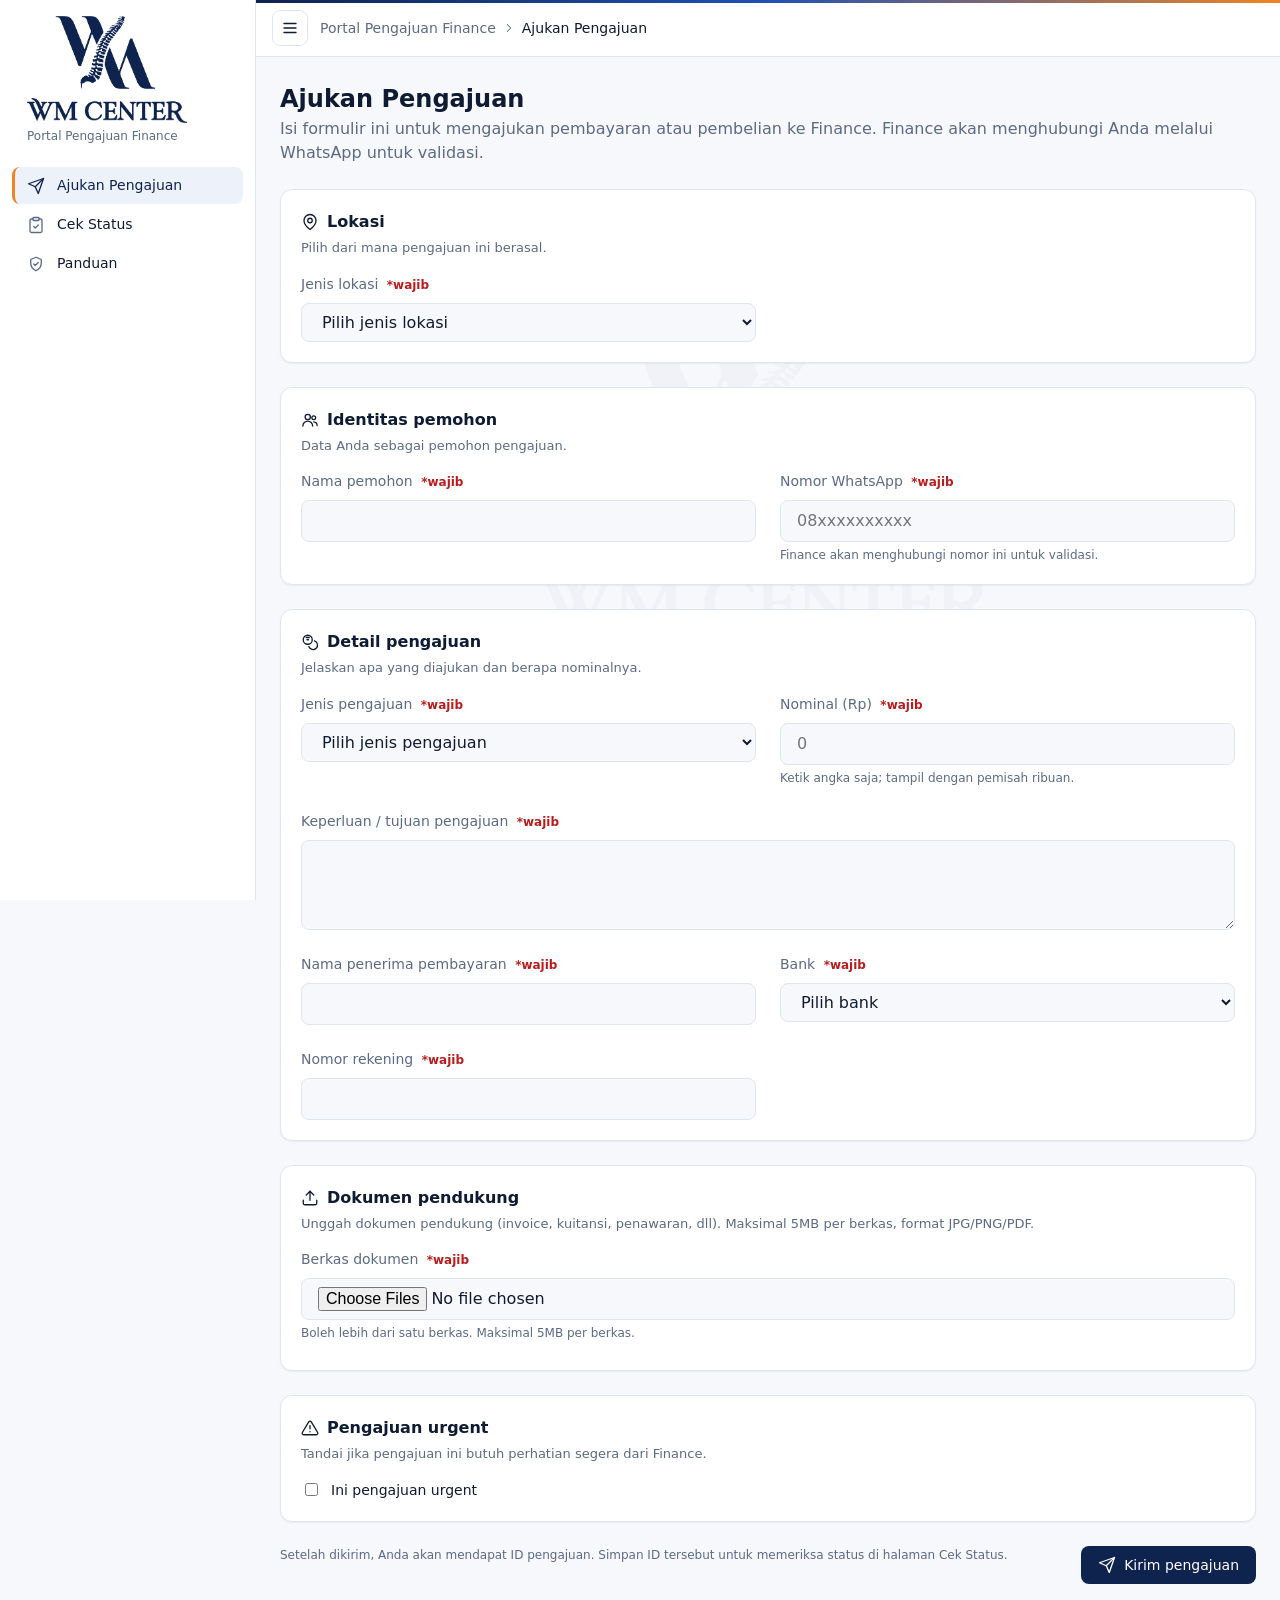
==== index.html @ b5eb5c82 "commit" ====
<!doctype html>
<html lang="id">
<head>
<meta charset="utf-8">
<meta name="viewport" content="width=device-width, initial-scale=1">
<title>Ajukan Pengajuan · Portal Pengajuan Finance WM Center</title>
<link rel="icon" type="image/png" href="assets/logo/favicon-32.png">
<link rel="apple-touch-icon" href="assets/logo/apple-touch-icon-180.png">
<link rel="stylesheet" href="assets/tokens/wm-tokens.css">
<link rel="stylesheet" href="assets/tokens/wm-components.css">
<style>
  .ic { width: 18px; height: 18px; flex: none; }
  .stack > * + * { margin-top: 1.5rem; }
  .head-row { display: flex; flex-wrap: wrap; align-items: flex-start; justify-content: space-between; gap: .75rem; }
  .only-md { display: none; }
  @media (min-width: 768px) { .only-md { display: flex; } .only-sm { display: none !important; } }
  .wm-section-title { font-size: 1rem; font-weight: 600; margin: 0 0 .25rem; display: flex; align-items: center; gap: .5rem; }
  .wm-section-sub { font-size: .8125rem; color: var(--muted-foreground); margin: 0 0 1rem; }
  .file-row { display: flex; align-items: center; gap: .625rem; flex-wrap: wrap; }
  .file-chip { display: inline-flex; align-items: center; gap: .375rem; padding: .25rem .625rem; border: 1px solid var(--border); border-radius: var(--radius-lg); background: var(--accent); font-size: .8125rem; }
  .file-chip button { border: 0; background: none; padding: 0; margin-left: .25rem; cursor: pointer; color: var(--muted-foreground); display: flex; }
  .honeypot { position: absolute; left: -9999px; width: 1px; height: 1px; overflow: hidden; }
  fieldset.wm-form-grid { border: 0; padding: 0; margin: 0; }
  legend.wm-section-title { padding: 0; width: 100%; }
</style>
<script>
  try { if (localStorage.getItem('wm-sidebar') === 'collapsed') document.documentElement.dataset.sidebar = 'collapsed'; } catch (e) {}
</script>
</head>
<body>
<div id="icon-sprite-holder" aria-hidden="true" hidden></div>

<div class="wm-app">
  <aside class="wm-sidebar" id="sidebar">
    <a href="index.html" style="display:block;margin:0 0 1.25rem 15px;text-decoration:none">
      <img src="assets/logo/logo-wm-center-navy.png" alt="WM Center" width="962" height="646" class="wm-logo logo-auto">
      <span style="display:block;margin-top:.25rem;font-size:.75rem;color:var(--muted-foreground)">Portal Pengajuan Finance</span>
    </a>
    <nav>
      <a class="wm-nav-item" aria-current="page" href="index.html"><svg class="ic"><use href="assets/icons/icons.svg#icon-send"/></svg><span style="flex:1">Ajukan Pengajuan</span></a>
      <a class="wm-nav-item" href="status.html"><svg class="ic"><use href="assets/icons/icons.svg#icon-clipboard"/></svg><span style="flex:1">Cek Status</span></a>
      <a class="wm-nav-item" href="panduan.html"><svg class="ic"><use href="assets/icons/icons.svg#icon-shield"/></svg><span style="flex:1">Panduan</span></a>
    </nav>
  </aside>
  <div class="wm-sidebar-backdrop" id="backdrop" hidden></div>

  <div class="wm-main-col">
    <header class="wm-header">
      <div class="row" style="display:flex;align-items:center;gap:.75rem">
        <button class="wm-btn wm-btn-outline" id="toggle" style="padding:.5rem" aria-label="Tampilkan atau sembunyikan menu samping"><svg class="ic"><use href="assets/icons/icons.svg#icon-menu"/></svg></button>
        <a href="index.html" class="only-sm" style="display:block"><img src="assets/logo/logo-wm-center-navy.png" alt="WM Center" class="logo-auto" style="height:2.25rem;width:auto"></a>
        <div class="only-md" style="align-items:center;gap:.375rem;font-size:.875rem;color:var(--muted-foreground)">Portal Pengajuan Finance <svg class="ic" style="width:14px;height:14px"><use href="assets/icons/icons.svg#icon-chevron-right"/></svg> <b style="color:var(--foreground);font-weight:500">Ajukan Pengajuan</b></div>
      </div>
    </header>

    <div class="wm-watermark" aria-hidden="true"><img src="assets/logo/logo-wm-center-navy.png" alt="" class="logo-auto"></div>

    <main class="wm-main stack" style="position:relative;z-index:6">
      <div class="head-row">
        <div>
          <h1 class="wm-page-title">Ajukan Pengajuan</h1>
          <p class="wm-page-sub">Isi formulir ini untuk mengajukan pembayaran atau pembelian ke Finance. Finance akan menghubungi Anda melalui WhatsApp untuk validasi.</p>
        </div>
      </div>

      <div class="wm-flash is-error" id="formError" hidden></div>
      <div class="wm-flash" id="formSuccess" hidden></div>

      <form id="pengajuanForm" novalidate>
        <!-- Honeypot anti-spam, tidak terlihat dan tidak boleh diisi manusia -->
        <div class="honeypot" aria-hidden="true">
          <label for="website">Jangan isi kolom ini</label>
          <input type="text" id="website" name="website" tabindex="-1" autocomplete="off">
        </div>

        <div class="stack">
          <!-- 1. Lokasi -->
          <section class="wm-card">
            <h2 class="wm-section-title"><svg class="ic"><use href="assets/icons/icons.svg#icon-map-pin"/></svg>Lokasi</h2>
            <p class="wm-section-sub">Pilih dari mana pengajuan ini berasal.</p>
            <div class="wm-form-grid cols-2">
              <div class="wm-field">
                <label class="wm-label" for="tipeLokasi">Jenis lokasi <span class="wm-required">*wajib</span></label>
                <select class="wm-select" id="tipeLokasi" name="tipeLokasi" required>
                  <option value="">Pilih jenis lokasi</option>
                  <option value="Cabang">Cabang</option>
                  <option value="Head Office">Head Office</option>
                </select>
                <p class="wm-error" id="err-tipeLokasi" hidden></p>
              </div>
              <div class="wm-field" id="field-cabang" hidden>
                <label class="wm-label" for="cabang">Cabang <span class="wm-required">*wajib</span></label>
                <select class="wm-select" id="cabang" name="cabang">
                  <option value="">Pilih cabang</option>
                  <option>Pemuda</option>
                  <option>Bandung</option>
                  <option>Kemang</option>
                  <option>Cibubur</option>
                  <option>Kebayoran</option>
                  <option>BSD</option>
                  <option>Surabaya</option>
                  <option>Alam Sutera</option>
                  <option>Puri</option>
                  <option>Bekasi</option>
                  <option>Sunter</option>
                  <option>Tendean</option>
                  <option>Depok</option>
                </select>
                <p class="wm-error" id="err-cabang" hidden></p>
              </div>
              <div class="wm-field" id="field-divisi" hidden>
                <label class="wm-label" for="divisi">Divisi <span class="wm-required">*wajib</span></label>
                <select class="wm-select" id="divisi" name="divisi">
                  <option value="">Pilih divisi</option>
                  <option>Finance & Data Analisi</option>
                  <option>HR-GA</option>
                  <option>HR-PD</option>
                  <option>HR-TA</option>
                  <option>HR-EB</option>
                  <option>Project Expense</option>
                  <option>BD</option>
                  <option>Brand Communication</option>
                  <option>Creative</option>
                  <option>Operasional</option>
                  <option>Legal</option>
                </select>
                <p class="wm-error" id="err-divisi" hidden></p>
              </div>
            </div>
          </section>

          <!-- 2. Identitas -->
          <section class="wm-card">
            <h2 class="wm-section-title"><svg class="ic"><use href="assets/icons/icons.svg#icon-users"/></svg>Identitas pemohon</h2>
            <p class="wm-section-sub">Data Anda sebagai pemohon pengajuan.</p>
            <div class="wm-form-grid cols-2">
              <div class="wm-field">
                <label class="wm-label" for="namaPemohon">Nama pemohon <span class="wm-required">*wajib</span></label>
                <input class="wm-input" id="namaPemohon" name="namaPemohon" required>
                <p class="wm-error" id="err-namaPemohon" hidden></p>
              </div>
              <div class="wm-field">
                <label class="wm-label" for="noWhatsapp">Nomor WhatsApp <span class="wm-required">*wajib</span></label>
                <input class="wm-input" id="noWhatsapp" name="noWhatsapp" inputmode="numeric" placeholder="08xxxxxxxxxx" required>
                <p class="wm-hint">Finance akan menghubungi nomor ini untuk validasi.</p>
                <p class="wm-error" id="err-noWhatsapp" hidden></p>
              </div>
            </div>
          </section>

          <!-- 3. Detail pengajuan -->
          <section class="wm-card">
            <h2 class="wm-section-title"><svg class="ic"><use href="assets/icons/icons.svg#icon-coins"/></svg>Detail pengajuan</h2>
            <p class="wm-section-sub">Jelaskan apa yang diajukan dan berapa nominalnya.</p>
            <div class="wm-form-grid cols-2">
              <div class="wm-field">
                <label class="wm-label" for="jenisPengajuan">Jenis pengajuan <span class="wm-required">*wajib</span></label>
                <select class="wm-select" id="jenisPengajuan" name="jenisPengajuan" required>
                  <option value="">Pilih jenis pengajuan</option>
                  <option>Barang</option>
                  <option>Jasa</option>
                  <option>Reimburse</option>
                  <option>Lainnya</option>
                </select>
                <p class="wm-error" id="err-jenisPengajuan" hidden></p>
              </div>
              <div class="wm-field">
                <label class="wm-label" for="nominal">Nominal (Rp) <span class="wm-required">*wajib</span></label>
                <input class="wm-input" id="nominal" name="nominal" inputmode="numeric" placeholder="0" required>
                <p class="wm-hint">Ketik angka saja; tampil dengan pemisah ribuan.</p>
                <p class="wm-error" id="err-nominal" hidden></p>
              </div>
              <div class="wm-field" style="grid-column:1/-1">
                <label class="wm-label" for="keperluan">Keperluan / tujuan pengajuan <span class="wm-required">*wajib</span></label>
                <textarea class="wm-textarea" id="keperluan" name="keperluan" rows="3" required></textarea>
                <p class="wm-error" id="err-keperluan" hidden></p>
              </div>
              <div class="wm-field">
                <label class="wm-label" for="namaPenerima">Nama penerima pembayaran <span class="wm-required">*wajib</span></label>
                <input class="wm-input" id="namaPenerima" name="namaPenerima" required>
                <p class="wm-error" id="err-namaPenerima" hidden></p>
              </div>
              <div class="wm-field">
                <label class="wm-label" for="bank">Bank <span class="wm-required">*wajib</span></label>
                <select class="wm-select" id="bank" name="bank" required>
                  <option value="">Pilih bank</option>
                  <option>BCA</option>
                  <option>Mandiri</option>
                  <option>BNI</option>
                  <option>BRI</option>
                  <option>BSI</option>
                  <option>CIMB Niaga</option>
                  <option>Permata</option>
                  <option>Danamon</option>
                  <option>OCBC</option>
                  <option>Jago</option>
                  <option>SeaBank</option>
                  <option>Lainnya</option>
                </select>
                <p class="wm-error" id="err-bank" hidden></p>
              </div>
              <div class="wm-field">
                <label class="wm-label" for="noRekening">Nomor rekening <span class="wm-required">*wajib</span></label>
                <input class="wm-input" id="noRekening" name="noRekening" inputmode="numeric" required>
                <p class="wm-error" id="err-noRekening" hidden></p>
              </div>
            </div>
          </section>

          <!-- 4. Dokumen -->
          <section class="wm-card" id="section-dokumen">
            <h2 class="wm-section-title"><svg class="ic"><use href="assets/icons/icons.svg#icon-upload"/></svg>Dokumen pendukung</h2>
            <p class="wm-section-sub">Unggah dokumen pendukung (invoice, kuitansi, penawaran, dll). Maksimal 5MB per berkas, format JPG/PNG/PDF.</p>
            <div class="wm-form-grid cols-2">
              <div class="wm-field" style="grid-column:1/-1">
                <label class="wm-label" for="dokumen">Berkas dokumen <span class="wm-required">*wajib</span></label>
                <input class="wm-input" id="dokumen" name="dokumen" type="file" accept=".jpg,.jpeg,.png,.pdf" multiple required>
                <p class="wm-hint">Boleh lebih dari satu berkas. Maksimal 5MB per berkas.</p>
                <div class="file-row" id="fileList" style="margin-top:.5rem"></div>
                <p class="wm-error" id="err-dokumen" hidden></p>
              </div>
              <div class="wm-field" id="field-ktpNpwp" style="grid-column:1/-1" hidden>
                <label class="wm-label" for="ktpNpwp">KTP / NPWP penerima <span class="wm-required">*wajib</span></label>
                <input class="wm-input" id="ktpNpwp" name="ktpNpwp" type="file" accept=".jpg,.jpeg,.png,.pdf">
                <p class="wm-hint">Wajib dilampirkan untuk pengajuan jenis Jasa.</p>
                <div class="file-row" id="ktpNpwpFileList" style="margin-top:.5rem"></div>
                <p class="wm-error" id="err-ktpNpwp" hidden></p>
              </div>
            </div>
          </section>

          <!-- 5. Urgent -->
          <section class="wm-card">
            <h2 class="wm-section-title"><svg class="ic"><use href="assets/icons/icons.svg#icon-alert"/></svg>Pengajuan urgent</h2>
            <p class="wm-section-sub">Tandai jika pengajuan ini butuh perhatian segera dari Finance.</p>
            <label style="display:flex;align-items:flex-start;gap:.625rem;font-size:.875rem">
              <input type="checkbox" id="isUrgent" name="isUrgent" style="margin-top:.2rem">
              <span>Ini pengajuan urgent</span>
            </label>
            <div class="wm-field" id="field-alasanUrgent" style="margin-top:.75rem" hidden>
              <label class="wm-label" for="alasanUrgent">Alasan urgent <span class="wm-required">*wajib</span></label>
              <textarea class="wm-textarea" id="alasanUrgent" name="alasanUrgent" rows="2"></textarea>
              <p class="wm-error" id="err-alasanUrgent" hidden></p>
            </div>
          </section>

          <div class="head-row">
            <p class="wm-hint" style="margin:0">Setelah dikirim, Anda akan mendapat ID pengajuan. Simpan ID tersebut untuk memeriksa status di halaman Cek Status.</p>
            <button class="wm-btn wm-btn-primary" type="submit" id="submitBtn">
              <svg class="ic"><use href="assets/icons/icons.svg#icon-send"/></svg>Kirim pengajuan
            </button>
          </div>
        </div>
      </form>

      <!-- Modal hasil pengajuan -->
      <div class="wm-modal" id="resultModal" hidden role="dialog" aria-modal="true" aria-labelledby="resultModalTitle">
        <div class="wm-modal-inner">
          <div class="wm-modal-card">
            <div>
              <h3 class="wm-card-title" id="resultModalTitle" style="font-size:1.125rem">Pengajuan terkirim</h3>
              <p class="wm-card-subtitle">Simpan ID pengajuan ini untuk memeriksa status di halaman Cek Status.</p>
            </div>
            <div class="wm-card" style="text-align:center;background:var(--accent)">
              <div class="wm-stat-label" style="justify-content:center">ID Pengajuan</div>
              <div class="wm-mono" id="resultId" style="font-size:1.25rem;font-weight:600;color:var(--secondary)">-</div>
            </div>
            <div class="wm-modal-actions is-sticky">
              <a class="wm-btn wm-btn-outline" href="status.html">Buka Cek Status</a>
              <button type="button" class="wm-btn wm-btn-primary" id="closeResultModal">Ajukan lagi</button>
            </div>
          </div>
        </div>
      </div>
    </main>
  </div>
</div>

<script src="assets/js/config.js"></script>
<script src="assets/js/app.js"></script>
<script>
(function () {
  var sidebar = document.getElementById('sidebar'), backdrop = document.getElementById('backdrop');
  var wide = function () { return window.matchMedia('(min-width: 768px)').matches; };
  document.getElementById('toggle').addEventListener('click', function () {
    if (wide()) {
      var h = document.documentElement, hide = h.dataset.sidebar !== 'collapsed';
      if (hide) h.dataset.sidebar = 'collapsed'; else delete h.dataset.sidebar;
      try { localStorage.setItem('wm-sidebar', hide ? 'collapsed' : 'open'); } catch (e) {}
    } else {
      var open = !sidebar.classList.contains('is-open');
      sidebar.classList.toggle('is-open', open); backdrop.hidden = !open;
    }
  });
  backdrop.addEventListener('click', function () { sidebar.classList.remove('is-open'); backdrop.hidden = true; });
  document.addEventListener('keydown', function (e) { if (e.key === 'Escape') { sidebar.classList.remove('is-open'); backdrop.hidden = true; } });
})();
</script>
</body>
</html>
---- assets/tokens/wm-tokens.css ----
/*
 * WM Center design tokens (sumber: sistem Aset WM Center, resources/css/app.css).
 * Plain CSS variables: bisa dipakai di HTML biasa, React, Vue, Tailwind, atau apa pun.
 *
 * Aturan pakai:
 *  - Jangan menulis warna mentah di komponen. Selalu var(--token).
 *  - Mode gelap otomatis mengikuti perangkat (prefers-color-scheme). Untuk tombol ganti tema, set
 *    <html data-theme="dark"> atau data-theme="light"; keduanya mengalahkan pengaturan perangkat.
 *  - Teks di atas oranye SELALU navy (--brand-orange-foreground). Putih di atas oranye terlalu pudar.
 *  - Warna status (good / warning / critical) khusus untuk STATUS dan SELALU disertai ikon + teks, bukan warna saja.
 */

:root {
    /* Permukaan dan teks */
    --background: #f7f8fb;
    --foreground: #0f1b33;
    --card: #ffffff;
    --border: #dfe5f0;
    --muted-foreground: #5b6a85;
    --accent: #edf1fa; /* latar lembut: hover menu, baris tabel disorot, header tabel, chip */
    --destructive: #b91c1c;

    /* Merek: navy (utama), biru (sekunder), oranye (aksen, hemat dipakai). Permukaan tetap dominan putih. */
    --primary: #0e234e;
    --primary-foreground: #ffffff;
    --secondary: #2051b4; /* tautan, fokus, tombol sekunder */
    --secondary-foreground: #ffffff;
    --brand-orange: #ef8422;
    --brand-orange-foreground: #0e234e;

    /* Panel merek: SATU kartu utama per halaman (navy pekat, teks putih, garis bawah oranye) */
    --panel: #0e234e;
    --panel-foreground: #ffffff;

    /* Watermark logo di belakang konten: setipis mungkin agar tidak mengganggu teks */
    --watermark-opacity: 0.022;

    /* Grafik: biru dan oranye merek = dua slot kategori (sudah divalidasi, terang dan gelap) */
    --viz-1: #2051b4;
    --viz-2: #ef8422;
    --viz-neutral: #c5ccd9;
    --viz-grid: #e3e8f1;
    --viz-ink: #46536b;

    /* Status. good = biru merek, warning = oranye merek, critical = merah. Varian -ink untuk TEKS. */
    --good: #2051b4;
    --good-ink: #1b459f;
    --warning: #ef8422;
    --warning-ink: #a8540a;
    --critical: #d03b3b;
    --critical-ink: #a02828;

    /* Bentuk */
    --radius-sm: 4px; /* badge status */
    --radius-lg: 8px; /* input, tombol, item menu */
    --radius-xl: 12px; /* kartu, modal, tabel */
    --radius-2xl: 16px; /* kartu login */
    --shadow-sm: 0 1px 2px rgb(15 27 51 / 0.06);
    --shadow-md: 0 4px 10px rgb(15 27 51 / 0.1);
    --shadow-lg: 0 10px 25px rgb(15 27 51 / 0.18);

    /* Tata letak */
    --sidebar-width: 16rem; /* 256px */
    --header-height: 3.8125rem; /* 61px di HP, 65px dari md ke atas */
    --page-max-width: 1600px;

    /* Huruf. Sistem aslinya mendeklarasikan "Instrument Sans" tetapi tidak memuatnya, sehingga yang tampil
       sebenarnya font bawaan perangkat (Segoe UI di Windows, SF di Apple, Roboto di Android). Tumpukan di bawah
       sama dengan yang tampil di sistem aslinya. Opsional: muat Instrument Sans dari Google Fonts lalu taruh di depan. */
    --font-sans: ui-sans-serif, system-ui, -apple-system, 'Segoe UI', Roboto, 'Helvetica Neue', Arial, sans-serif;
    --font-mono: ui-monospace, SFMono-Regular, Menlo, Consolas, monospace;
}

@media (min-width: 768px) {
    :root {
        --header-height: 4.0625rem;
    }
}

/* Mode gelap: warna merek naik terang supaya tidak hilang di permukaan gelap */
@media (prefers-color-scheme: dark) {
    :root:not([data-theme='light']) {
        --background: #0a1020;
        --foreground: #e6ebf5;
        --card: #111a2e;
        --border: #223052;
        --muted-foreground: #94a3c0;
        --accent: #19264a;
        --destructive: #f87171;

        --primary: #7ea4f0;
        --primary-foreground: #0a1428;
        --secondary: #6f98ec;
        --secondary-foreground: #0a1428;
        --brand-orange: #e8862a;
        --brand-orange-foreground: #0a1428;
        --panel: #1c3a7a;
        --panel-foreground: #f1f5ff;
        --watermark-opacity: 0.03;

        --viz-1: #4f82e0;
        --viz-2: #d4720f;
        --viz-neutral: #3a4560;
        --viz-grid: #223052;
        --viz-ink: #c5cde0;

        --good: #4f82e0;
        --good-ink: #7ea4f0;
        --warning: #d4720f;
        --warning-ink: #f2a35c;
        --critical-ink: #f87171;

        --shadow-sm: 0 1px 2px rgb(0 0 0 / 0.4);
        --shadow-md: 0 4px 10px rgb(0 0 0 / 0.45);
        --shadow-lg: 0 10px 25px rgb(0 0 0 / 0.55);
        color-scheme: dark;
    }
}

/* Pilihan tema manual (menang atas pengaturan perangkat) */
:root[data-theme='dark'] {
    --background: #0a1020;
    --foreground: #e6ebf5;
    --card: #111a2e;
    --border: #223052;
    --muted-foreground: #94a3c0;
    --accent: #19264a;
    --destructive: #f87171;

    --primary: #7ea4f0;
    --primary-foreground: #0a1428;
    --secondary: #6f98ec;
    --secondary-foreground: #0a1428;
    --brand-orange: #e8862a;
    --brand-orange-foreground: #0a1428;
    --panel: #1c3a7a;
    --panel-foreground: #f1f5ff;
    --watermark-opacity: 0.03;

    --viz-1: #4f82e0;
    --viz-2: #d4720f;
    --viz-neutral: #3a4560;
    --viz-grid: #223052;
    --viz-ink: #c5cde0;

    --good: #4f82e0;
    --good-ink: #7ea4f0;
    --warning: #d4720f;
    --warning-ink: #f2a35c;
    --critical-ink: #f87171;

    --shadow-sm: 0 1px 2px rgb(0 0 0 / 0.4);
    --shadow-md: 0 4px 10px rgb(0 0 0 / 0.45);
    --shadow-lg: 0 10px 25px rgb(0 0 0 / 0.55);
    color-scheme: dark;
}

/* Dasar */
*,
*::before,
*::after {
    box-sizing: border-box;
}

html {
    -webkit-text-size-adjust: 100%;
}

body {
    margin: 0;
    background: var(--background);
    color: var(--foreground);
    font-family: var(--font-sans);
    font-size: 16px;
    line-height: 1.5;
    -webkit-font-smoothing: antialiased;
}

/* Satu cincin fokus keyboard yang jelas di mana-mana */
:where(a, button, input, select, textarea, summary):focus-visible {
    outline: 2px solid var(--secondary);
    outline-offset: 2px;
}

a {
    color: var(--secondary);
}

/* Scrollbar tipis dan tenang untuk tabel lebar */
* {
    scrollbar-width: thin;
    scrollbar-color: var(--border) transparent;
}
---- assets/tokens/wm-components.css ----
/*
 * Komponen WM Center dalam CSS biasa (tanpa framework), memakai token di wm-tokens.css.
 * Meniru tampilan sistem Aset WM Center. Awalan wm- supaya tidak bentrok dengan gaya lain.
 * Muat wm-tokens.css lebih dulu.
 */

/* ---------- Tombol ---------- */
.wm-btn {
    display: inline-flex;
    align-items: center;
    justify-content: center;
    gap: 0.5rem;
    border: 1px solid transparent;
    border-radius: var(--radius-lg);
    padding: 0.5rem 1rem;
    font: inherit;
    font-size: 0.875rem;
    font-weight: 500;
    line-height: 1.25rem;
    cursor: pointer;
    text-decoration: none;
    white-space: nowrap;
    transition: color, background-color, border-color, opacity, box-shadow, transform, filter;
    transition-duration: 0.12s;
    transition-timing-function: ease-out;
}
.wm-btn:disabled,
.wm-btn[aria-disabled='true'] {
    cursor: not-allowed;
    opacity: 0.6;
}
.wm-btn-primary {
    background: var(--primary);
    color: var(--primary-foreground);
}
.wm-btn-primary:hover:not(:disabled) {
    opacity: 0.9;
}
.wm-btn-secondary {
    background: var(--secondary);
    color: var(--secondary-foreground);
}
.wm-btn-orange {
    background: var(--brand-orange);
    color: var(--brand-orange-foreground);
}
.wm-btn-outline {
    background: transparent;
    color: var(--foreground);
    border-color: var(--border);
}
.wm-btn-outline:hover:not(:disabled) {
    background: var(--accent);
}
.wm-btn-danger {
    background: var(--destructive);
    color: #fff;
}
/* Tombol teks (tanpa bingkai): tautan aksi kecil di tabel dan form */
.wm-btn-text {
    background: none;
    border: 0;
    padding: 0;
    font: inherit;
    font-size: 0.875rem;
    color: var(--secondary);
    cursor: pointer;
}
.wm-btn-text:hover {
    text-decoration: underline;
}
.wm-btn-text.is-danger {
    color: var(--destructive);
}
/* Efek tekan: tombol terasa "masuk" saat diklik, jadi klik tidak pernah terlihat tanpa respons */
@media (hover: hover) {
    .wm-btn:not(:disabled):hover {
        box-shadow: 0 2px 6px rgb(14 35 78 / 0.18);
    }
}
.wm-btn:not(:disabled):active {
    transform: translateY(1px) scale(0.97);
    filter: brightness(0.9);
    box-shadow: inset 0 2px 5px rgb(0 0 0 / 0.22);
}
@media (pointer: coarse) {
    .wm-btn-text {
        padding-block: 0.5rem; /* area tekan ±36px di layar sentuh */
    }
}
@media (prefers-reduced-motion: reduce) {
    .wm-btn:not(:disabled):active {
        transform: none;
    }
}

/* ---------- Form ---------- */
.wm-field {
    min-width: 0;
}
.wm-label {
    display: block;
    margin-bottom: 0.5rem;
    font-size: 0.875rem;
    font-weight: 500;
    color: var(--muted-foreground);
}
.wm-required {
    margin-left: 0.25rem;
    font-size: 0.75rem;
    font-weight: 600;
    color: var(--destructive);
}
.wm-input,
.wm-select,
.wm-textarea {
    display: block;
    width: 100%;
    border: 1px solid var(--border);
    border-radius: var(--radius-lg);
    background: var(--background);
    color: var(--foreground);
    padding: 0.5rem 1rem;
    font: inherit;
}
.wm-input:focus,
.wm-select:focus,
.wm-textarea:focus {
    border-color: var(--primary);
    outline: none;
}
.wm-input:disabled,
.wm-select:disabled {
    opacity: 0.6;
}
.wm-hint {
    margin: 0.25rem 0 0;
    font-size: 0.75rem;
    color: var(--muted-foreground);
}
.wm-error {
    margin: 0.25rem 0 0;
    font-size: 0.875rem;
    color: var(--destructive);
}
.wm-form-grid {
    display: grid;
    gap: 1.5rem;
    grid-template-columns: minmax(0, 1fr);
}
@media (min-width: 768px) {
    .wm-form-grid.cols-2 {
        grid-template-columns: repeat(2, minmax(0, 1fr));
    }
}

/* ---------- Kartu ---------- */
.wm-card {
    border: 1px solid var(--border);
    border-radius: var(--radius-xl);
    background: var(--card);
    padding: 1.25rem;
    box-shadow: var(--shadow-sm);
}
.wm-card-title {
    margin: 0;
    font-size: 1rem;
    font-weight: 600;
}
.wm-card-subtitle {
    margin: 0;
    font-size: 0.875rem;
    color: var(--muted-foreground);
}
/* Panel merek: satu per halaman */
.wm-card-brand {
    border-color: var(--panel);
    border-bottom: 4px solid var(--brand-orange);
    background: var(--panel);
    color: var(--panel-foreground);
}
.wm-stat {
    display: block;
    border: 1px solid var(--border);
    border-radius: var(--radius-xl);
    background: var(--card);
    padding: 1rem;
    box-shadow: var(--shadow-sm);
    color: inherit;
    text-decoration: none;
}
a.wm-stat:hover {
    border-color: var(--primary);
}
.wm-stat-label {
    display: flex;
    align-items: center;
    gap: 0.5rem;
    font-size: 0.875rem;
    color: var(--muted-foreground);
}
.wm-stat-value {
    margin-top: 0.25rem;
    font-size: 1.5rem;
    font-weight: 600;
    letter-spacing: -0.025em;
}
.wm-stat-note {
    margin-top: 0.125rem;
    font-size: 0.75rem;
    color: var(--muted-foreground);
}
.wm-chip {
    display: inline-flex;
    width: 1.75rem;
    height: 1.75rem;
    align-items: center;
    justify-content: center;
    border-radius: var(--radius-lg);
    background: color-mix(in srgb, var(--primary) 10%, transparent);
    color: var(--primary);
}
.wm-chip.is-secondary {
    background: color-mix(in srgb, var(--secondary) 12%, transparent);
    color: var(--secondary);
}
.wm-chip.is-orange {
    background: color-mix(in srgb, var(--brand-orange) 20%, transparent);
    color: var(--warning-ink);
}

/* ---------- Badge status (selalu dengan teks; ikon opsional) ---------- */
.wm-badge {
    display: inline-block;
    border-radius: var(--radius-sm);
    padding: 0.125rem 0.5rem;
    font-size: 0.75rem;
    font-weight: 500;
    white-space: nowrap;
    background: var(--accent);
    color: var(--muted-foreground);
}
.wm-badge.is-good {
    background: color-mix(in srgb, var(--good) 12%, transparent);
    color: var(--good-ink);
}
.wm-badge.is-warning {
    background: color-mix(in srgb, var(--brand-orange) 20%, transparent);
    color: var(--warning-ink);
}
.wm-badge.is-critical {
    background: color-mix(in srgb, var(--critical) 12%, transparent);
    color: var(--critical-ink);
}
.wm-badge.is-primary {
    background: color-mix(in srgb, var(--primary) 12%, transparent);
    color: var(--primary);
}
/* Penghitung kecil oranye (mis. jumlah permintaan menunggu di menu) */
.wm-count {
    border-radius: 9999px;
    background: var(--brand-orange);
    color: var(--brand-orange-foreground);
    padding: 0.125rem 0.5rem;
    font-size: 0.75rem;
    font-weight: 600;
}

/* ---------- Pesan ---------- */
.wm-flash {
    margin-bottom: 1rem;
    border: 1px solid var(--border);
    border-radius: var(--radius-lg);
    background: var(--accent);
    padding: 0.5rem 1rem;
    font-size: 0.875rem;
}
.wm-flash.is-error {
    border-color: var(--destructive);
    background: transparent;
    color: var(--destructive);
}
.wm-flash.is-warning {
    border-color: var(--brand-orange);
    background: color-mix(in srgb, var(--brand-orange) 12%, transparent);
    color: var(--warning-ink);
}

/* ---------- Tabel ---------- */
.wm-table-wrap {
    overflow-x: auto;
    border: 1px solid var(--border);
    border-radius: var(--radius-xl);
    background: var(--card);
    box-shadow: var(--shadow-sm);
}
.wm-table {
    width: 100%;
    border-collapse: collapse;
    font-size: 0.875rem;
}
.wm-table thead {
    background: var(--accent);
    border-bottom: 1px solid var(--border);
    font-size: 0.75rem;
    text-transform: uppercase;
    color: var(--muted-foreground);
}
.wm-table th,
.wm-table td {
    padding: 0.75rem 1rem;
    text-align: center; /* header dan sel di tengah; teks panjang pakai .cell-start */
    vertical-align: middle;
}
.wm-table tbody tr {
    border-bottom: 1px solid var(--border);
}
.wm-table tbody tr:last-child {
    border-bottom: 0;
}
.wm-table tbody tr:hover {
    background: var(--accent);
}
.wm-table td.cell-start {
    text-align: left;
}
.wm-table td.cell-num {
    text-align: right;
    white-space: nowrap; /* angka rupiah tidak pernah terpecah ("Rp" di atas angka) */
    font-variant-numeric: tabular-nums;
}
.wm-table tr.is-dim {
    opacity: 0.6;
}
.wm-mono {
    font-family: var(--font-mono);
}

/* ---------- Modal ---------- */
/* Lapisan yang menggulir + kartu di dalamnya: di HP kartu rata atas (bagian atas selalu terjangkau), dari 640px ke atas di tengah. */
.wm-modal {
    position: fixed;
    inset: 0;
    z-index: 40;
    overflow-y: auto;
    overscroll-behavior: contain;
    background: rgb(0 0 0 / 0.4);
}
.wm-modal-inner {
    display: flex;
    min-height: 100%;
    align-items: flex-start;
    justify-content: center;
    padding: 0.75rem;
}
@media (min-width: 640px) {
    .wm-modal-inner {
        align-items: center;
        padding: 1rem;
    }
}
.wm-modal-card {
    width: 100%;
    max-width: 32rem;
    border: 1px solid var(--border);
    border-radius: var(--radius-xl);
    background: var(--card);
    padding: 1rem;
    box-shadow: var(--shadow-lg);
}
@media (min-width: 640px) {
    .wm-modal-card {
        padding: 1.5rem;
    }
}
.wm-modal-card > * + * {
    margin-top: 1rem;
}
/* Baris tombol: pada form panjang menempel di bawah layar HP */
.wm-modal-actions {
    display: flex;
    flex-wrap: wrap;
    justify-content: flex-end;
    gap: 0.75rem;
}
.wm-modal-actions.is-sticky {
    position: sticky;
    bottom: 0;
    margin: 0 -1rem -1rem;
    padding: 0.75rem 1rem;
    border-top: 1px solid var(--border);
    border-radius: 0 0 var(--radius-xl) var(--radius-xl);
    background: var(--card);
}
@media (min-width: 640px) {
    .wm-modal-actions.is-sticky {
        position: static;
        margin: 0;
        padding: 0.5rem 0 0;
        border: 0;
    }
}

/* ---------- Kerangka halaman: menu samping + header + konten ---------- */
.wm-app {
    display: flex;
    min-height: 100vh;
}
.wm-sidebar {
    position: fixed;
    inset-block: 0;
    left: 0;
    z-index: 30;
    display: flex;
    width: var(--sidebar-width);
    flex-direction: column;
    overflow-y: auto;
    border-right: 1px solid var(--border);
    background: var(--card);
    padding: 1rem 0.75rem;
    transform: translateX(-100%);
    transition: transform 0.2s ease;
}
.wm-sidebar.is-open {
    transform: none;
}
.wm-sidebar-backdrop {
    position: fixed;
    inset: 0;
    z-index: 20;
    background: rgb(0 0 0 / 0.4);
}
@media (min-width: 768px) {
    .wm-sidebar {
        position: sticky;
        top: 0;
        height: 100vh;
        transform: none;
    }
    .wm-sidebar-backdrop {
        display: none;
    }
    html[data-sidebar='collapsed'] .wm-sidebar {
        margin-left: calc(var(--sidebar-width) * -1);
        visibility: hidden;
    }
}
.wm-logo {
    display: block;
    width: 10rem;
    height: auto;
}
:root[data-theme='dark'] .wm-logo-auto,
:root[data-theme='dark'] .logo-auto {
    filter: brightness(0) invert(1);
}
@media (prefers-color-scheme: dark) {
    :root:not([data-theme='light']) .wm-logo-auto,
    :root:not([data-theme='light']) .logo-auto {
        filter: brightness(0) invert(1); /* logo navy dibalik jadi putih di mode gelap (atau pakai logo-wm-center-white.png) */
    }
}
.wm-nav-group {
    padding: 1.25rem 15px 0.375rem;
    font-size: 11px;
    font-weight: 600;
    letter-spacing: 0.05em;
    text-transform: uppercase;
    color: var(--muted-foreground);
}
.wm-nav-item {
    display: flex;
    align-items: center;
    gap: 0.75rem;
    margin-top: 2px;
    border-left: 3px solid transparent;
    border-radius: var(--radius-lg);
    padding: 0.5rem 0.75rem;
    font-size: 0.875rem;
    font-weight: 500;
    color: var(--foreground);
    text-decoration: none;
    transition: background-color 0.12s;
}
.wm-nav-item svg {
    color: var(--muted-foreground);
}
.wm-nav-item:hover {
    background: var(--accent);
}
.wm-nav-item[aria-current='page'] {
    border-left-color: var(--brand-orange);
    background: var(--accent);
    color: var(--primary);
}
.wm-nav-item[aria-current='page'] svg {
    color: var(--primary);
}
.wm-main-col {
    display: flex;
    min-width: 0;
    flex: 1;
    flex-direction: column;
}
.wm-header {
    position: sticky;
    top: 0;
    z-index: 10;
    display: flex;
    align-items: center;
    justify-content: space-between;
    gap: 0.75rem;
    border-bottom: 1px solid var(--border);
    background: color-mix(in srgb, var(--card) 90%, transparent);
    backdrop-filter: blur(8px);
    padding: 0.625rem 1rem;
}
/* Garis gradien merek tipis di tepi atas header (navy -> biru -> oranye) */
.wm-header::before {
    content: '';
    position: absolute;
    inset: 0 0 auto 0;
    height: 3px;
    background: linear-gradient(90deg, var(--primary), var(--secondary), var(--brand-orange));
    pointer-events: none;
}
.wm-avatar {
    display: inline-flex;
    width: 2rem;
    height: 2rem;
    align-items: center;
    justify-content: center;
    border-radius: 9999px;
    background: var(--accent);
    color: var(--primary);
    font-size: 0.75rem;
    font-weight: 600;
}
.wm-main {
    width: 100%;
    max-width: var(--page-max-width);
    margin-inline: auto;
    flex: 1;
    padding: 1rem;
}
@media (min-width: 768px) {
    .wm-main {
        padding: 1.5rem;
    }
}
.wm-page-title {
    margin: 0;
    font-size: 1.5rem;
    font-weight: 700;
}
.wm-page-sub {
    margin: 0;
    color: var(--muted-foreground);
}

/* Watermark logo di tengah area konten */
.wm-watermark {
    pointer-events: none;
    position: fixed;
    inset: var(--header-height) 0 0 0;
    z-index: 5;
    display: flex;
    align-items: center;
    justify-content: center;
}
@media (min-width: 768px) {
    .wm-watermark {
        left: var(--sidebar-width);
    }
}
.wm-watermark img {
    width: min(70%, 460px);
    opacity: var(--watermark-opacity);
}

/* ---------- Halaman login ---------- */
.wm-login-body {
    display: flex;
    min-height: 100vh;
    align-items: center;
    justify-content: center;
    padding: 1rem;
    background: linear-gradient(135deg, var(--accent), var(--background) 55%, var(--background));
}
.wm-login-card {
    overflow: hidden;
    border: 1px solid var(--border);
    border-top: 4px solid var(--primary);
    border-radius: var(--radius-2xl);
    background: var(--card);
    padding: 1.5rem;
    box-shadow: var(--shadow-md);
}

/* ---------- Grafik sederhana (tanpa pustaka) ---------- */
.wm-bars {
    display: grid;
    gap: 0.5rem;
}
.wm-bar-row {
    display: grid;
    grid-template-columns: 8rem minmax(0, 1fr) auto;
    align-items: center;
    gap: 0.75rem;
    font-size: 0.875rem;
}
.wm-bar {
    height: 0.75rem;
    border-radius: 0.25rem;
    background: var(--viz-1);
}
.wm-bar.is-2 {
    background: var(--viz-2);
}
.wm-bar.is-neutral {
    background: var(--viz-neutral);
}
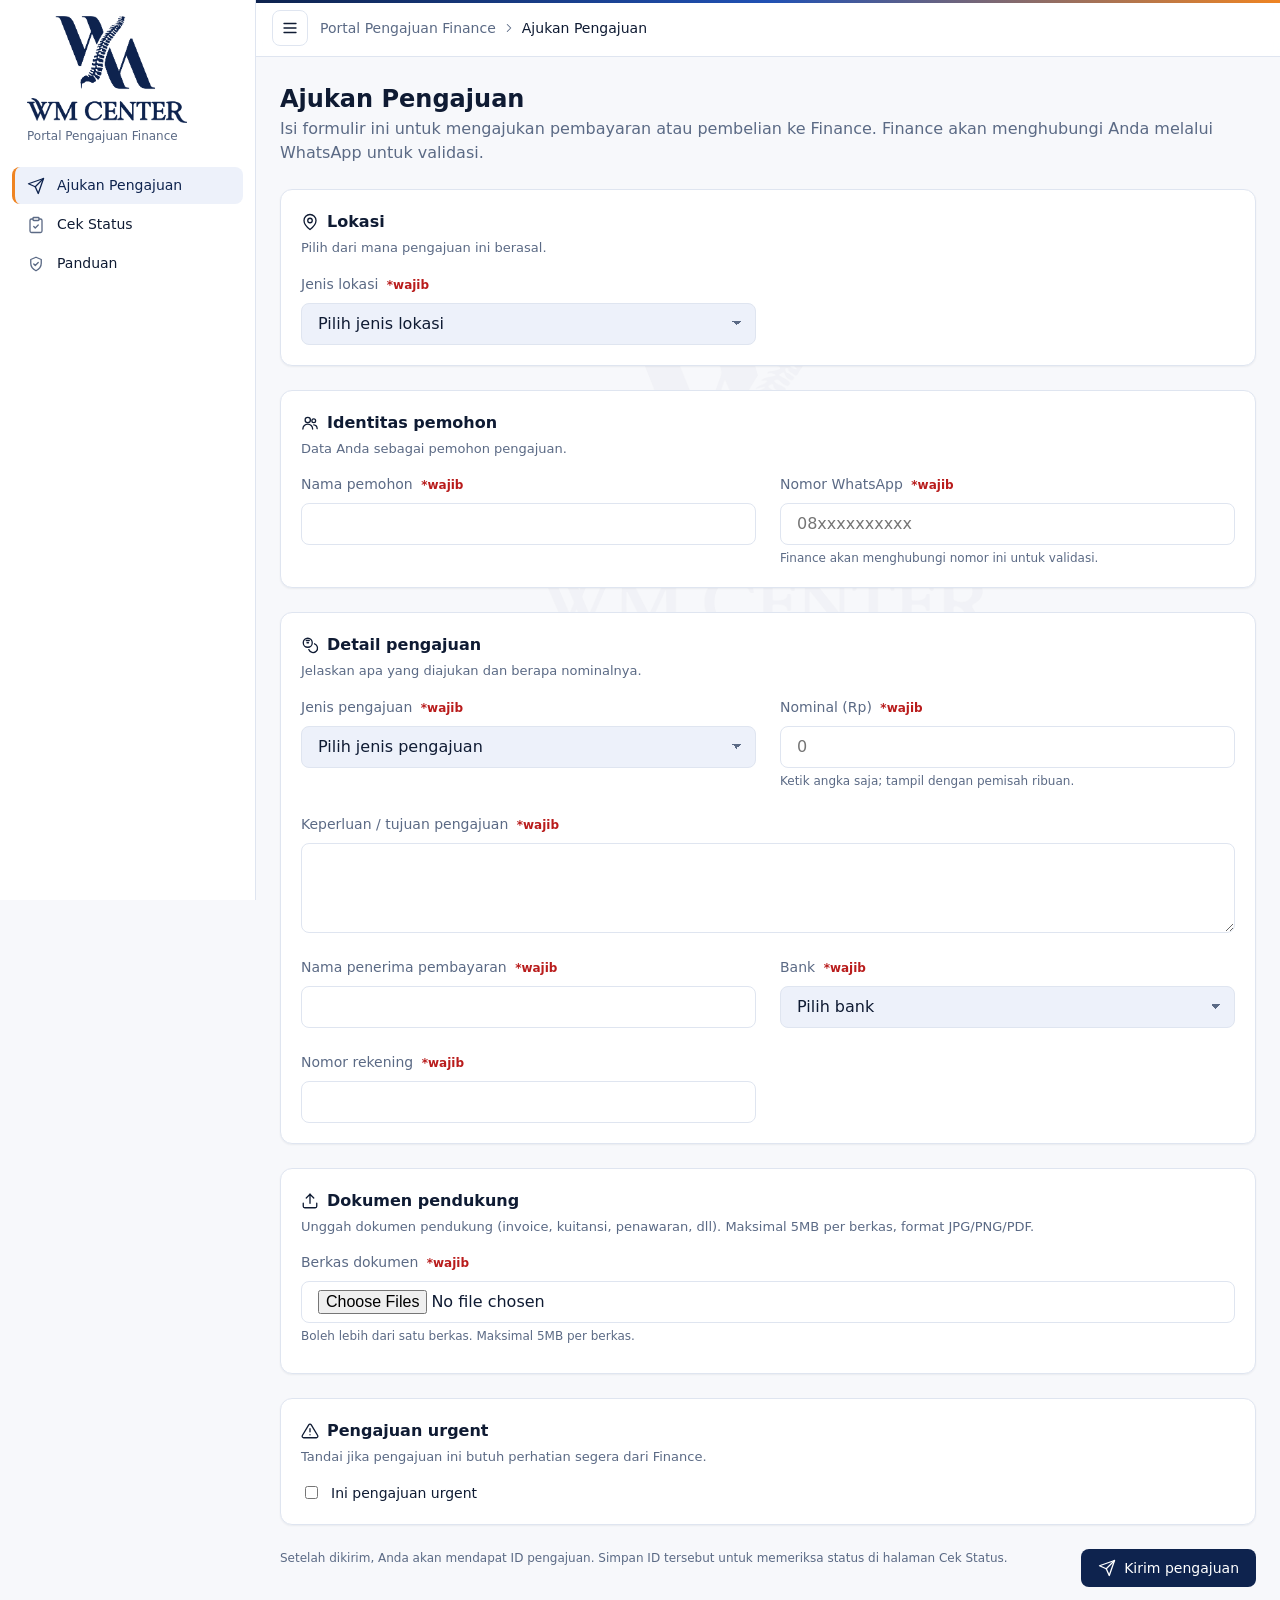
==== commit 382287ce: "Enhance styles for input and select elements" ====
--- a/index.html
+++ b/index.html
@@ -22,6 +22,49 @@
   .honeypot { position: absolute; left: -9999px; width: 1px; height: 1px; overflow: hidden; }
   fieldset.wm-form-grid { border: 0; padding: 0; margin: 0; }
   legend.wm-section-title { padding: 0; width: 100%; }
+
+  /* Bedakan tampilan & nuansa kolom isian (ketik) vs dropdown (pilih) */
+  .wm-input,
+  .wm-textarea {
+    background: var(--card);
+    transition: border-color .15s ease, box-shadow .15s ease;
+  }
+  .wm-input:hover,
+  .wm-textarea:hover {
+    border-color: var(--muted-foreground);
+  }
+  .wm-input:focus,
+  .wm-textarea:focus {
+    box-shadow: 0 0 0 3px rgb(32 81 180 / 0.15);
+  }
+  .wm-select {
+    background-color: var(--accent);
+    color: var(--foreground);
+    appearance: none;
+    -webkit-appearance: none;
+    cursor: pointer;
+    padding-right: 2.5rem;
+    background-image:
+      linear-gradient(45deg, transparent 50%, var(--muted-foreground) 50%),
+      linear-gradient(135deg, var(--muted-foreground) 50%, transparent 50%);
+    background-position:
+      calc(100% - 1.15rem) center,
+      calc(100% - 0.85rem) center;
+    background-size: 5px 5px, 5px 5px;
+    background-repeat: no-repeat;
+    transition: border-color .15s ease, background-color .15s ease, box-shadow .15s ease;
+  }
+  .wm-select:hover {
+    background-color: var(--card);
+    border-color: var(--secondary);
+  }
+  .wm-select:focus {
+    background-color: var(--card);
+    box-shadow: 0 0 0 3px rgb(32 81 180 / 0.15);
+  }
+  .wm-select:disabled {
+    cursor: not-allowed;
+  }
 </style>
 <script>
   try { if (localStorage.getItem('wm-sidebar') === 'collapsed') document.documentElement.dataset.sidebar = 'collapsed'; } catch (e) {}
